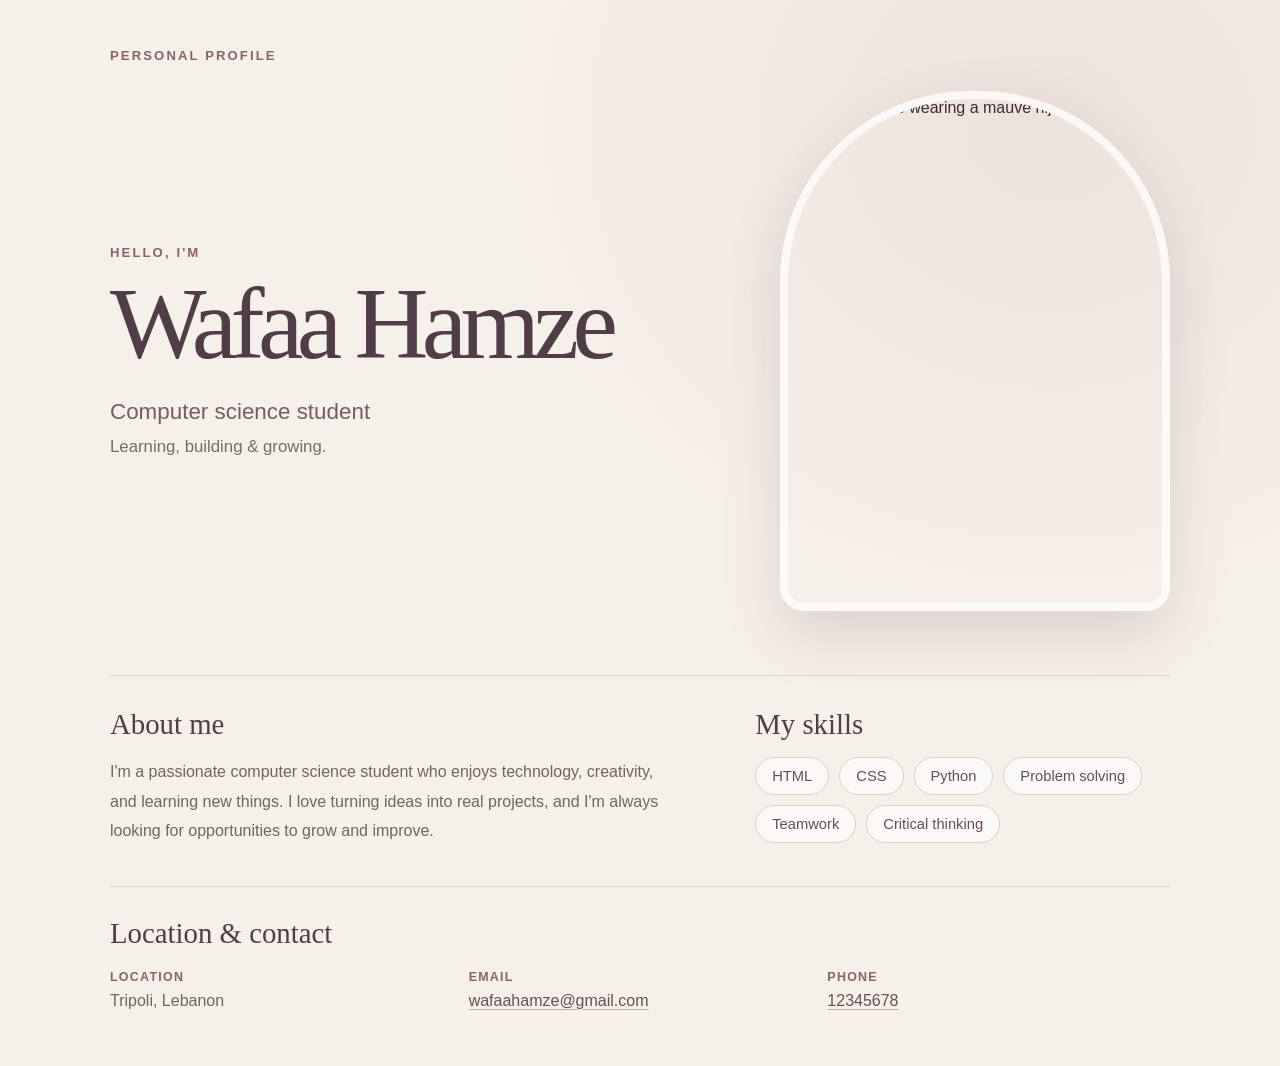
==== profile.html @ b43d8fc3 "Add files via upload" ====
<!doctype html>
<html lang="en">
  <head>
    <meta charset="UTF-8" />
    <meta name="viewport" content="width=device-width, initial-scale=1.0" />
    <meta
      name="description"
      content="The personal profile of Wafaa Hamze, a computer science student."
    />
    <title>Wafaa Hamze | Personal Profile</title>
    <link rel="stylesheet" href="fufu.css" />
  </head>
  <body>
    <main class="page">
      <p class="eyebrow">Personal profile</p>

      <section class="profile-header" aria-labelledby="profile-name">
        <div class="profile-text">
          <p class="intro-label">Hello, I'm</p>
          <h1 id="profile-name">Wafaa Hamze</h1>
          <h2>Computer science student</h2>
          <p class="tagline">Learning, building &amp; growing.</p>
        </div>
        <img
          src="c:\Users\Lenovo\Downloads\WhatsApp Image 2026-10-24 at 7.24.21 PM.jpeg"
          alt="Wafaa Hamze wearing a mauve hijab and denim jacket"
          class="profile-photo"
        />
      </section>

      <section class="details" aria-label="About and skills">
        <div class="about">
          <h2>About me</h2>
          <p>
            I'm a passionate computer science student who enjoys technology,
            creativity, and learning new things. I love turning ideas into real
            projects, and I'm always looking for opportunities to grow and
            improve.
          </p>
        </div>
        <div class="skills">
          <h2>My skills</h2>
          <ul class="skill-list" aria-label="Skills">
            <li>HTML</li>
            <li>CSS</li>
            <li>Python</li>
            <li>Problem solving</li>
            <li>Teamwork</li>
            <li>Critical thinking</li>
          </ul>
        </div>
      </section>

      <section class="contact" aria-labelledby="contact-heading">
        <h2 id="contact-heading">Location &amp; contact</h2>
        <ul class="contact-list">
          <li>
            <span class="contact-label">Location</span>
            <span>Tripoli, Lebanon</span>
          </li>
          <li>
            <span class="contact-label">Email</span>
            <a href="mailto:wafaahamze@gmail.com">wafaahamze@gmail.com</a>
          </li>
          <li>
            <span class="contact-label">Phone</span>
            <a href="tel:12345678">12345678</a>
          </li>
        </ul>
      </section>
    </main>
  </body>
</html>
---- fufu.css ----
:root {
  color-scheme: light;
  font-family: Arial, Helvetica, sans-serif;
  color: #392d32;
  background: #f6f0ea;
  font-synthesis: none;
  text-rendering: optimizeLegibility;
}

* {
  box-sizing: border-box;
}

body {
  min-width: 320px;
  min-height: 100vh;
  margin: 0;
  padding: 48px 24px;
  background:
    radial-gradient(ellipse at 82% 12%, rgba(190, 145, 139, 0.15), transparent 34rem),
    #f6f0ea;
}

.page {
  width: min(100%, 1060px);
  margin: 0 auto;
}

.eyebrow,
.intro-label {
  color: #88636c;
  font-size: 0.82rem;
  font-weight: 700;
  letter-spacing: 0.16em;
  text-transform: uppercase;
}

.eyebrow {
  margin: 0 0 28px;
}

.profile-header {
  display: flex;
  align-items: center;
  justify-content: space-between;
  gap: clamp(32px, 7vw, 90px);
}

.profile-text {
  flex: 1;
}

.intro-label {
  margin: 0 0 14px;
}

.profile-text h1 {
  max-width: 560px;
  margin: 0;
  color: #513d45;
  font-family: Georgia, "Times New Roman", serif;
  font-size: clamp(3.2rem, 8vw, 6.5rem);
  font-weight: 500;
  letter-spacing: -0.065em;
  line-height: 0.98;
}

.profile-text h2 {
  margin: 24px 0 12px;
  color: #795b63;
  font-size: clamp(1.1rem, 2.2vw, 1.4rem);
  font-weight: 500;
}

.tagline {
  margin: 0;
  color: #776b69;
  font-size: 1.05rem;
}

.profile-photo {
  display: block;
  width: min(42%, 390px);
  aspect-ratio: 3 / 4;
  border: 8px solid rgba(255, 255, 255, 0.75);
  border-radius: 190px 190px 24px 24px;
  object-fit: cover;
  object-position: center;
  box-shadow: 0 24px 60px rgba(79, 54, 60, 0.16);
}

.details {
  display: grid;
  grid-template-columns: 1.15fr 0.85fr;
  gap: clamp(32px, 7vw, 84px);
  margin-top: 64px;
  padding-top: 32px;
  border-top: 1px solid #dfd1c9;
}

.details h2 {
  margin: 0 0 16px;
  color: #513d45;
  font-family: Georgia, "Times New Roman", serif;
  font-size: 1.8rem;
  font-weight: 500;
}

.about p {
  max-width: 570px;
  margin: 0;
  color: #716461;
  font-size: 1rem;
  line-height: 1.85;
}

.skill-list {
  display: flex;
  flex-wrap: wrap;
  gap: 10px;
  margin: 0;
  padding: 0;
  list-style: none;
}

.skill-list li {
  padding: 10px 16px;
  border: 1px solid #e0cdc6;
  border-radius: 999px;
  background: rgba(255, 255, 255, 0.62);
  color: #684e56;
  font-size: 0.92rem;
  transition: background-color 160ms ease, transform 160ms ease;
}

.skill-list li:hover {
  transform: translateY(-2px);
  background: #eadbd5;
}

.contact {
  margin-top: 40px;
  padding: 30px 0 8px;
  border-top: 1px solid #dfd1c9;
}

.contact h2 {
  margin: 0 0 20px;
  color: #513d45;
  font-family: Georgia, "Times New Roman", serif;
  font-size: 1.8rem;
  font-weight: 500;
}

.contact-list {
  display: grid;
  grid-template-columns: repeat(3, minmax(0, 1fr));
  gap: 16px;
  margin: 0;
  padding: 0;
  list-style: none;
}

.contact-list li {
  display: flex;
  flex-direction: column;
  gap: 8px;
  min-width: 0;
  color: #716461;
  overflow-wrap: anywhere;
}

.contact-label {
  color: #88636c;
  font-size: 0.78rem;
  font-weight: 700;
  letter-spacing: 0.1em;
  text-transform: uppercase;
}

.contact-list a {
  color: #684e56;
  text-decoration-color: #c9aaa7;
  text-underline-offset: 3px;
}

.contact-list a:hover {
  color: #513d45;
}

@media (max-width: 650px) {
  body {
    padding: 28px 20px 40px;
  }

  .eyebrow {
    margin-bottom: 20px;
  }

  .profile-header {
    flex-direction: column-reverse;
    gap: 30px;
    text-align: center;
  }

  .profile-photo {
    width: min(76%, 330px);
  }

  .profile-text h1 {
    margin-inline: auto;
  }

  .details {
    grid-template-columns: 1fr;
    gap: 34px;
    margin-top: 44px;
  }

  .contact-list {
    grid-template-columns: 1fr;
    gap: 20px;
  }
}

@media (prefers-reduced-motion: reduce) {
  *,
  *::before,
  *::after {
    scroll-behavior: auto !important;
    transition-duration: 0.01ms !important;
    animation-duration: 0.01ms !important;
    animation-iteration-count: 1 !important;
  }
}
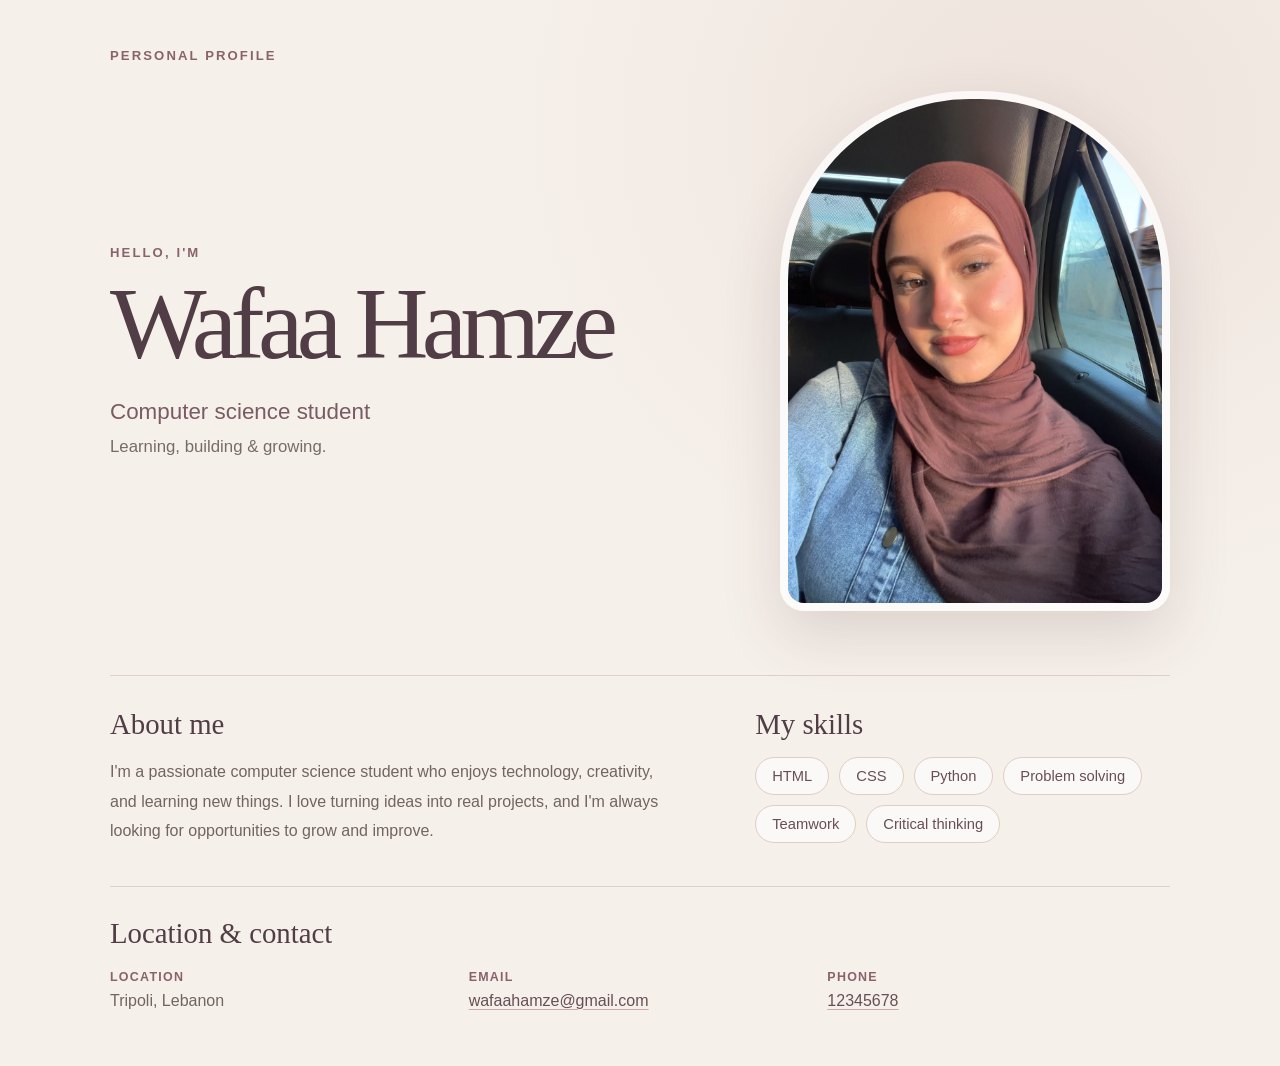
==== commit 0f374ac4: "Fix profile photo source and HTML formatting Updated profile photo source and cleaned up HTML." ====
--- a/profile.html
+++ b/profile.html
@@ -22,7 +22,7 @@
           <p class="tagline">Learning, building &amp; growing.</p>
         </div>
         <img
-          src="c:\Users\Lenovo\Downloads\WhatsApp Image 2026-10-24 at 7.24.21 PM.jpeg"
+          src="profile-photo.jpeg"
           alt="Wafaa Hamze wearing a mauve hijab and denim jacket"
           class="profile-photo"
         />
